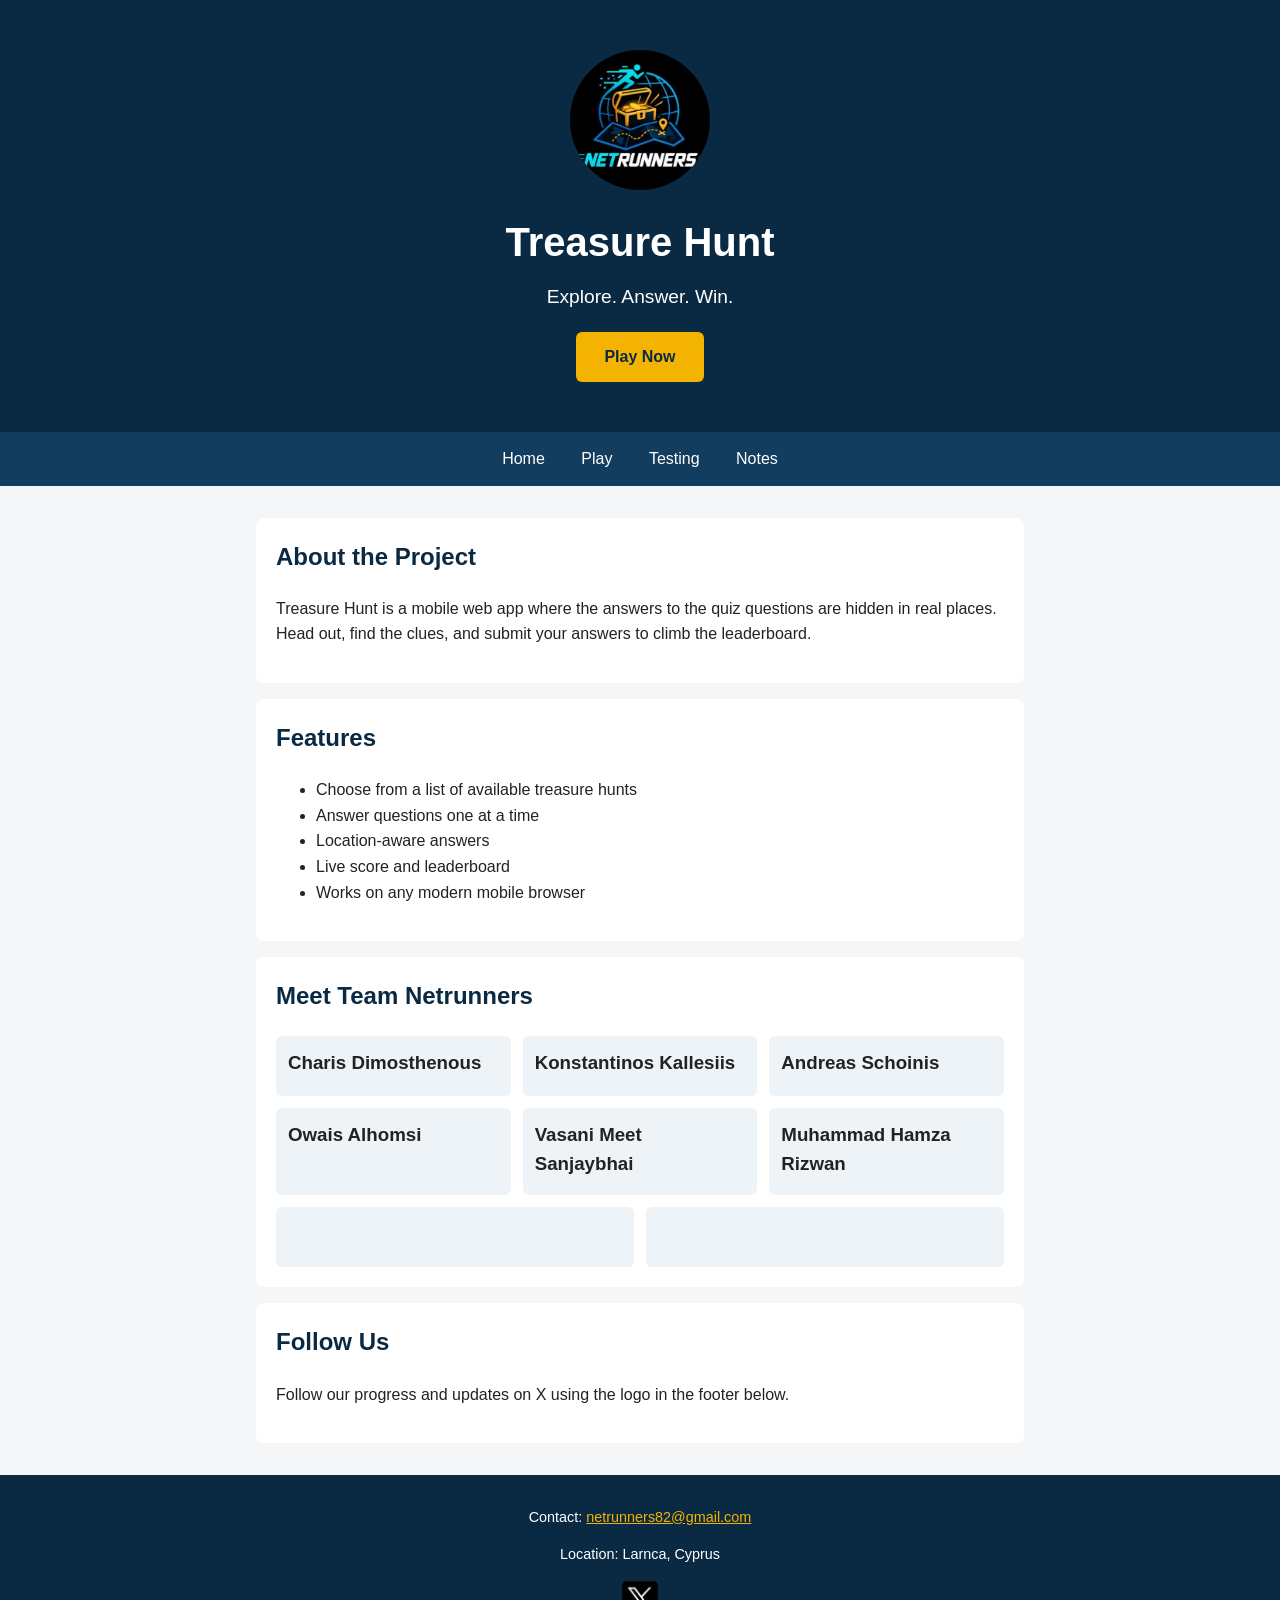
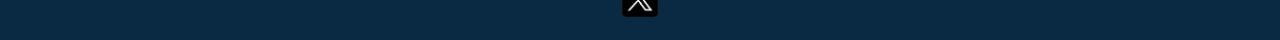
==== index.html @ 717aed5b "Add new members to the team" ====
<!DOCTYPE html>
<html lang="en">
<head>
    <meta charset="UTF-8">
    <title>Treasure Hunt | Team Netrunners</title>
    <link rel="stylesheet" href="style.css">
</head>
<body>

    <header>
        <img class="logo" src="images/logo.png" alt="Netrunners logo">
        <h1>Treasure Hunt</h1>
        <p>Explore. Answer. Win.</p>
        <a class="button" href="app.html">Play Now</a>
    </header>

    <nav>
        <a href="index.html">Home</a>
        <a href="app.html">Play</a>
        <a href="test.html">Testing</a>
        <a href="notes.html">Notes</a>
    </nav>

    <main>
        <section id="about">
            <h2>About the Project</h2>
            <p>
                Treasure Hunt is a mobile web app where the answers to the quiz questions
                are hidden in real places. Head out, find the clues, and submit your answers
                to climb the leaderboard.
            </p>
        </section>

        <section id="features">
            <h2>Features</h2>
            <ul>
                <li>Choose from a list of available treasure hunts</li>
                <li>Answer questions one at a time</li>
                <li>Location-aware answers</li>
                <li>Live score and leaderboard</li>
                <li>Works on any modern mobile browser</li>
            </ul>
        </section>

        <section id="team">
            <h2>Meet Team Netrunners</h2>
            <div class="team">
                <div class="member">
                    <h3>Charis Dimosthenous</h3>
                </div>
                <div class="member">
                    <h3>Konstantinos Kallesiis</h3>
                </div>
                <div class="member">
                    <h3>Andreas Schoinis</h3>    
                </div>
                <div class="member">
                <h3>Owais Alhomsi</h3>
                </div>
                <div class="member">
                <h3>Vasani Meet Sanjaybhai</h3>
                </div>
                <div class="member">
                <h3>Muhammad Hamza Rizwan</h3>
                </div>
                <div class="member">
                </div>
                 <div class="member">
                </div>
            </div>
        </section>

        <section id="marketing">
            <h2>Follow Us</h2>
            <p>Follow our progress and updates on X using the logo in the footer below.</p>
        </section>

    
    </main>

    <footer>
        <p>Contact: <a href="mailto:netrunners82@gmail.com">netrunners82@gmail.com</a></p>
        <p>Location: Larnca, Cyprus</p>

        <div id="linksLogos">
            <a href="https://x.com/netrunners48" target="_blank" rel="noopener"><img src="images/x-logo.png" class="logoImage" alt="Follow Netrunners on X"></a>
        </div>
    </footer>

</body>
</html>
---- style.css ----
* {
    box-sizing: border-box;
}

body {
    margin: 0;
    font-family: Arial, Helvetica, sans-serif;
    line-height: 1.6;
    color: #222;
    background-color: #f4f6f8;
}

header {
    background-color: #0a2a43;
    color: #fff;
    text-align: center;
    padding: 50px 16px;
}

.logo {
    width: 140px;
    height: 140px;
    border-radius: 50%;
    margin-bottom: 12px;
}

header h1 {
    margin: 0 0 8px;
    font-size: 2.5rem;
}

header p {
    margin: 0 0 20px;
    font-size: 1.2rem;
}

.button {
    display: inline-block;
    background-color: #f5b301;
    color: #0a2a43;
    padding: 12px 28px;
    border-radius: 6px;
    text-decoration: none;
    font-weight: bold;
}

.button:hover {
    background-color: #ffd04d;
}

nav {
    background-color: #123d5e;
    text-align: center;
}

nav a {
    display: inline-block;
    color: #fff;
    padding: 14px 16px;
    text-decoration: none;
}

nav a:hover {
    background-color: #0a2a43;
}

main {
    max-width: 800px;
    margin: 0 auto;
    padding: 16px;
}

section {
    background-color: #fff;
    border-radius: 8px;
    padding: 20px;
    margin: 16px 0;
}

section h2 {
    margin-top: 0;
    color: #0a2a43;
}

.team {
    display: flex;
    flex-wrap: wrap;
    gap: 12px;
}

.member {
    flex: 1 1 200px;
    background-color: #eef3f7;
    border-radius: 6px;
    padding: 12px;
    min-height: 60px;
}

.member h3 {
    margin: 0 0 4px;
}

.member p {
    margin: 0;
}

#linksLogos {
    margin-top: 8px;
}

.logoImage {
    width: 36px;
    height: 36px;
    object-fit: contain;
}

footer a {
    color: #f5b301;
}

footer {
    background-color: #0a2a43;
    color: #fff;
    text-align: center;
    padding: 16px;
    font-size: 0.9rem;
}
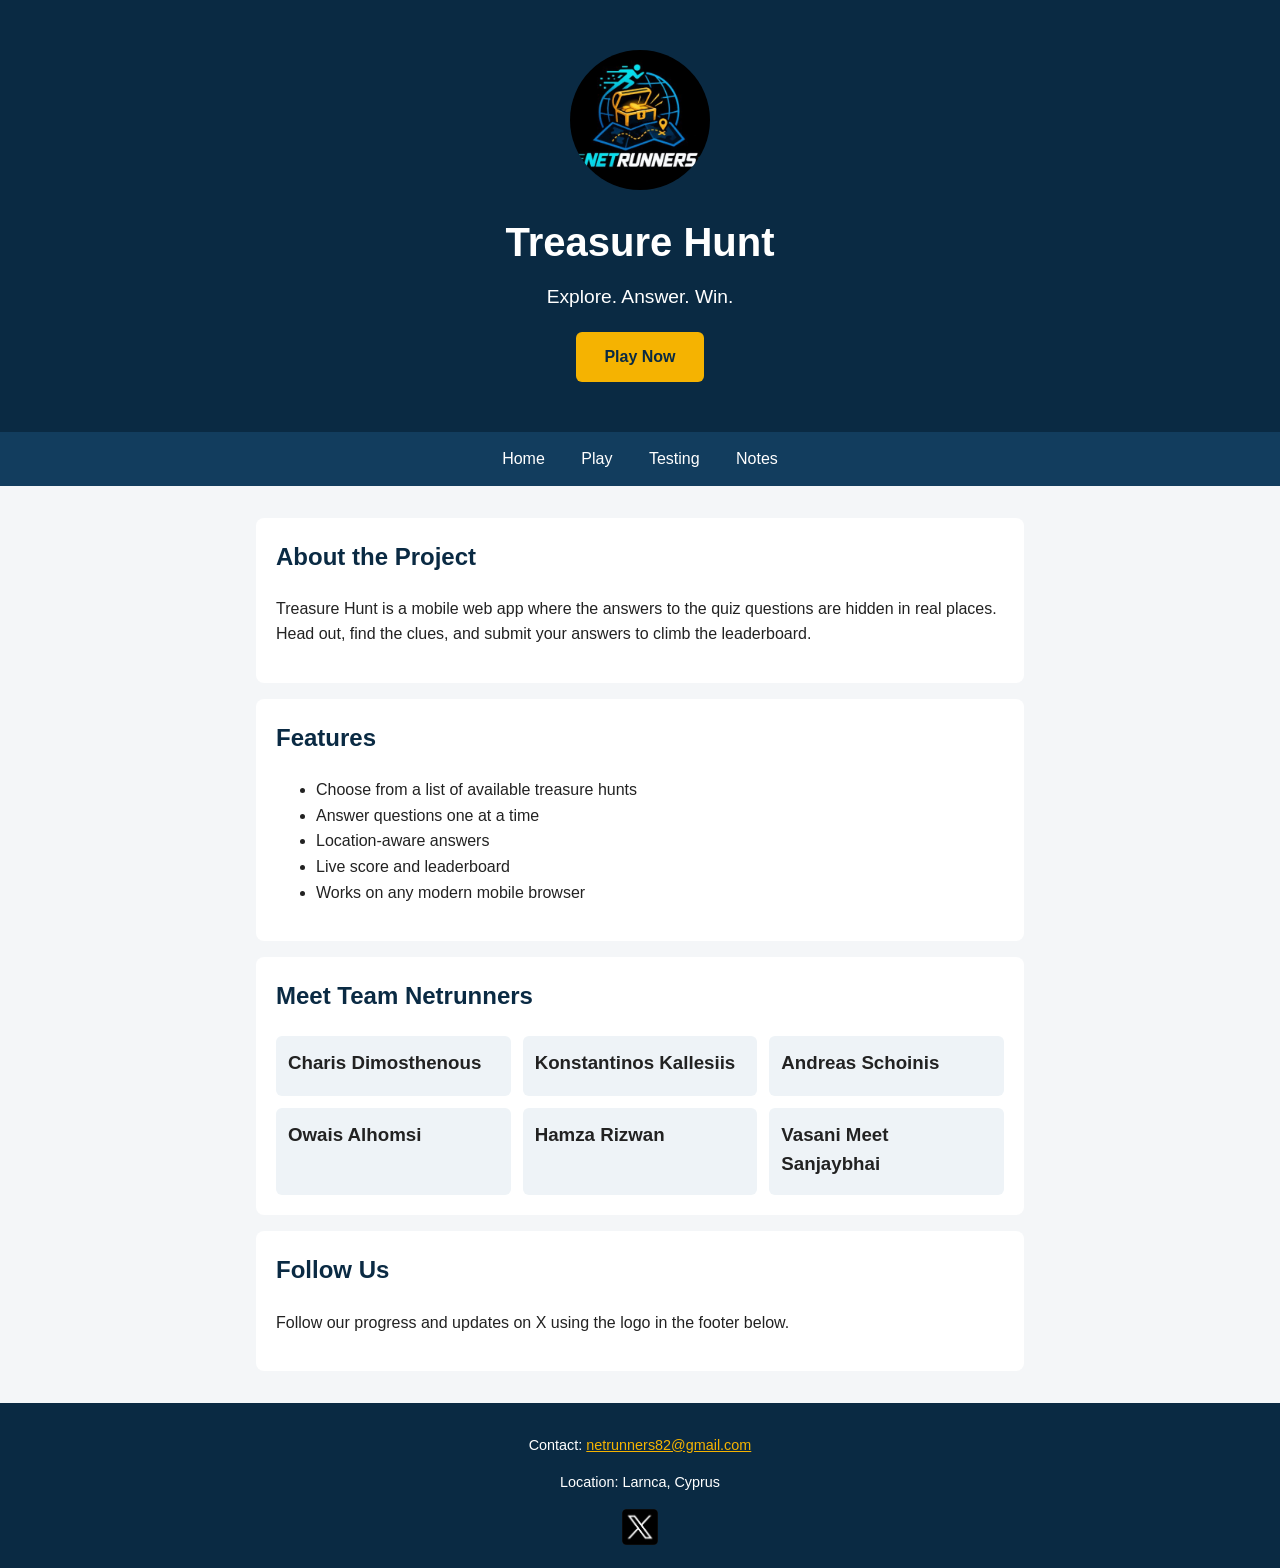
==== commit d9481b41: "Implement player name functionality and Cookies" ====
--- a/index.html
+++ b/index.html
@@ -58,14 +58,10 @@
                 <h3>Owais Alhomsi</h3>
                 </div>
                 <div class="member">
-                <h3>Vasani Meet Sanjaybhai</h3>
+                <h3>Hamza Rizwan</h3>
                 </div>
                 <div class="member">
-                <h3>Muhammad Hamza Rizwan</h3>
-                </div>
-                <div class="member">
-                </div>
-                 <div class="member">
+                <h3>Vasani Meet Sanjaybhai</h3>
                 </div>
             </div>
         </section>
--- a/style.css
+++ b/style.css
@@ -42,6 +42,20 @@
     border-radius: 6px;
     text-decoration: none;
     font-weight: bold;
+}
+
+button.button {
+    border: none;
+    cursor: pointer;
+    font-size: 1rem;
+}
+
+input[type="text"] {
+    padding: 11px;
+    font-size: 1rem;
+    border: 1px solid #999;
+    border-radius: 6px;
+    margin-right: 8px;
 }
 
 .button:hover {
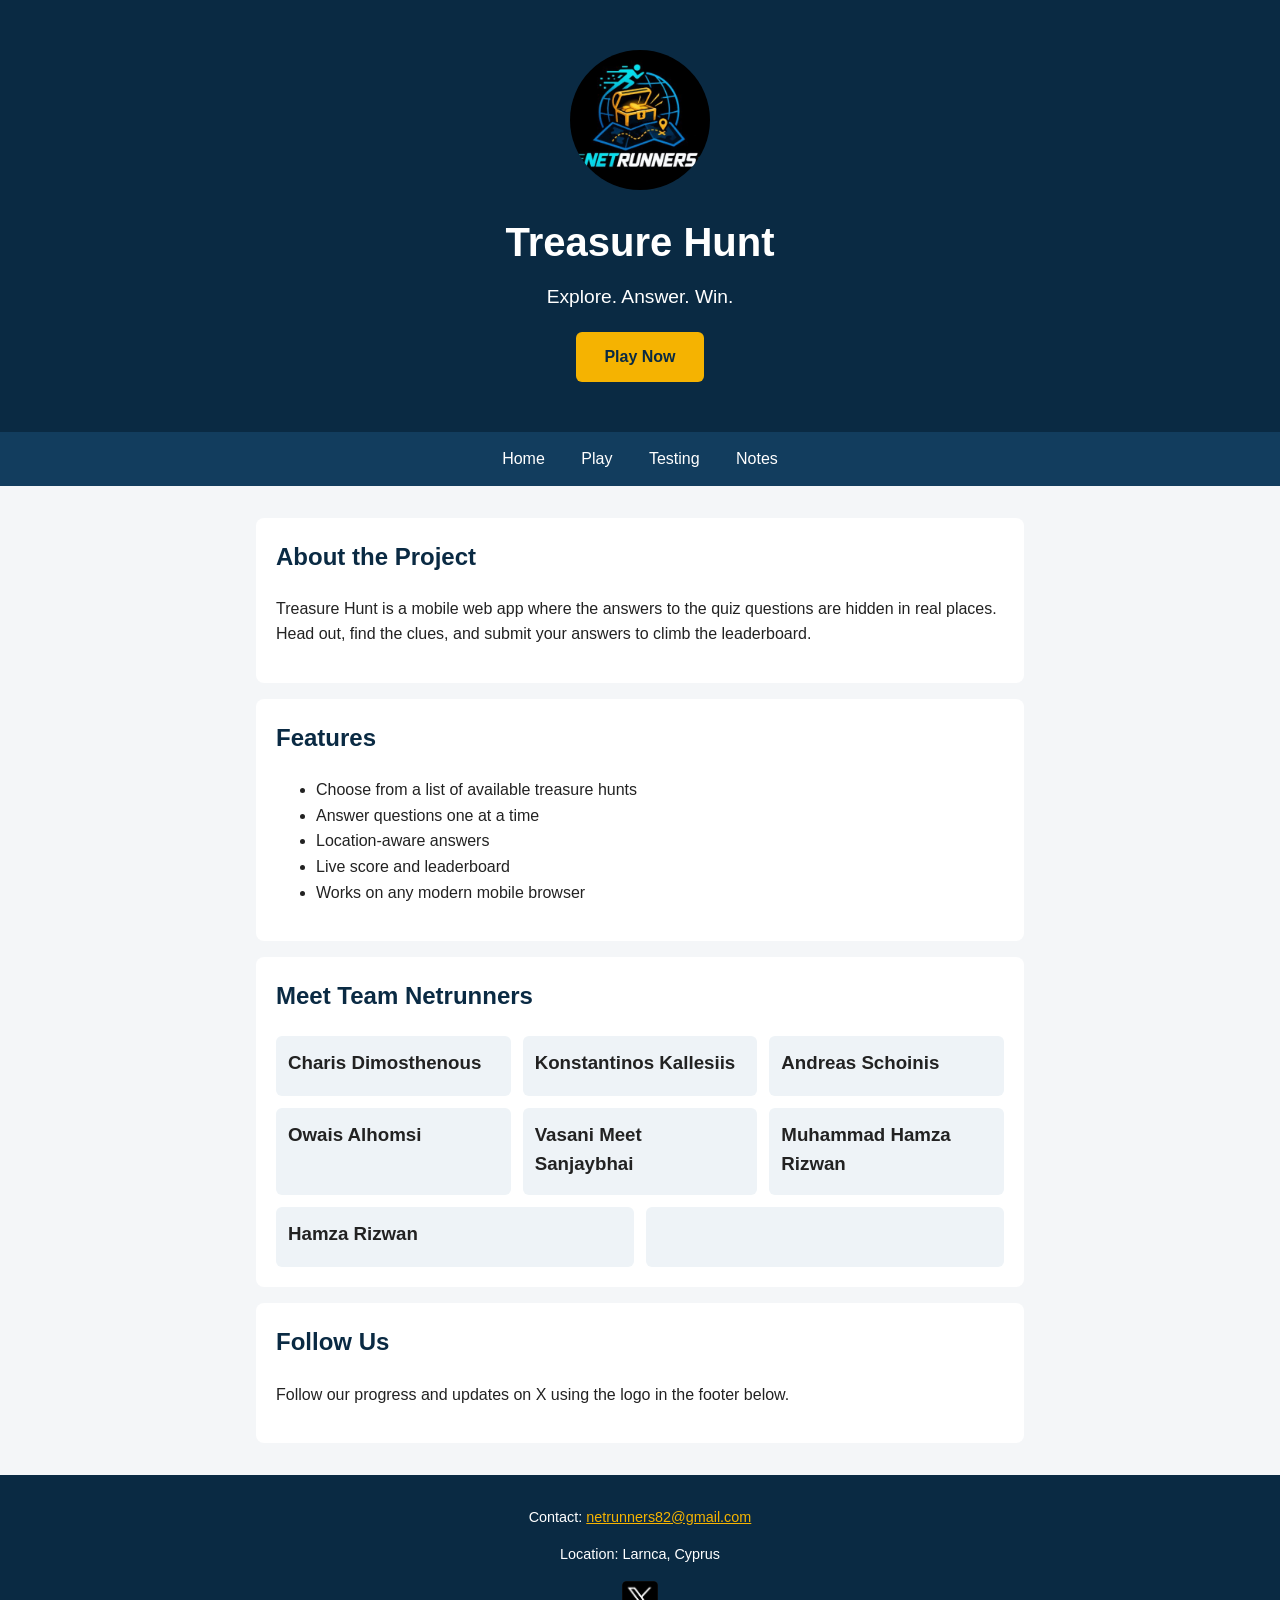
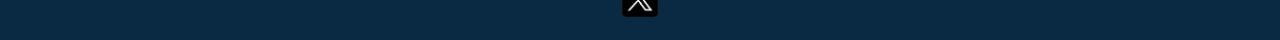
==== commit c24c4627: "Merge branch 'main' of https://github.com/cdimosthenous/Netrunners Resolve index.html conflict (team" ====
--- a/index.html
+++ b/index.html
@@ -58,10 +58,15 @@
                 <h3>Owais Alhomsi</h3>
                 </div>
                 <div class="member">
+                <h3>Vasani Meet Sanjaybhai</h3>
+                </div>
+                <div class="member">
+                <h3>Muhammad Hamza Rizwan</h3>
+                </div>
+                <div class="member">
                 <h3>Hamza Rizwan</h3>
                 </div>
                 <div class="member">
-                <h3>Vasani Meet Sanjaybhai</h3>
                 </div>
             </div>
         </section>
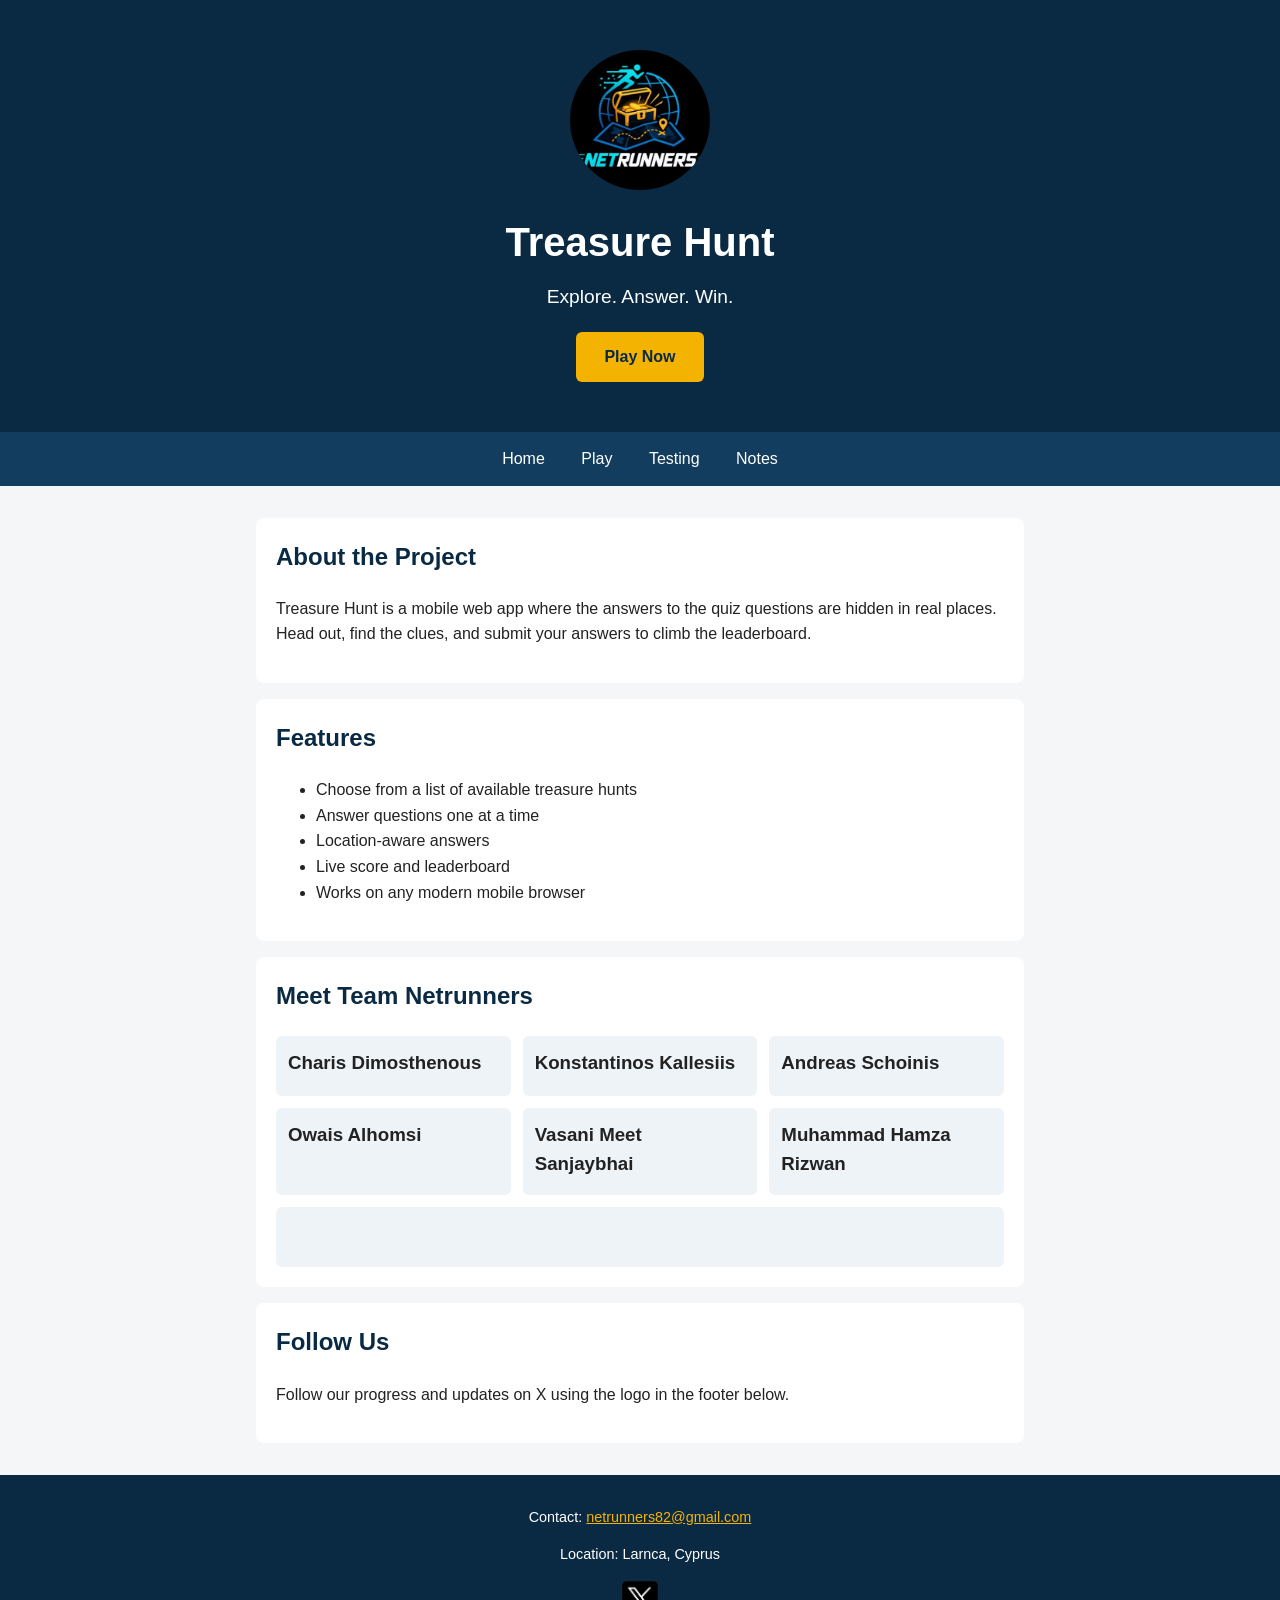
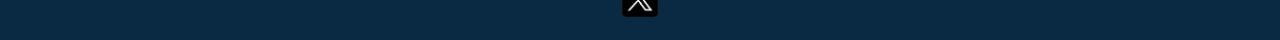
==== commit b201a686: "Remove duplicate team member entry Co-Authored-By: Claude Sonnet 5.5 <noreply@anthropic.com>" ====
--- a/index.html
+++ b/index.html
@@ -64,9 +64,6 @@
                 <h3>Muhammad Hamza Rizwan</h3>
                 </div>
                 <div class="member">
-                <h3>Hamza Rizwan</h3>
-                </div>
-                <div class="member">
                 </div>
             </div>
         </section>
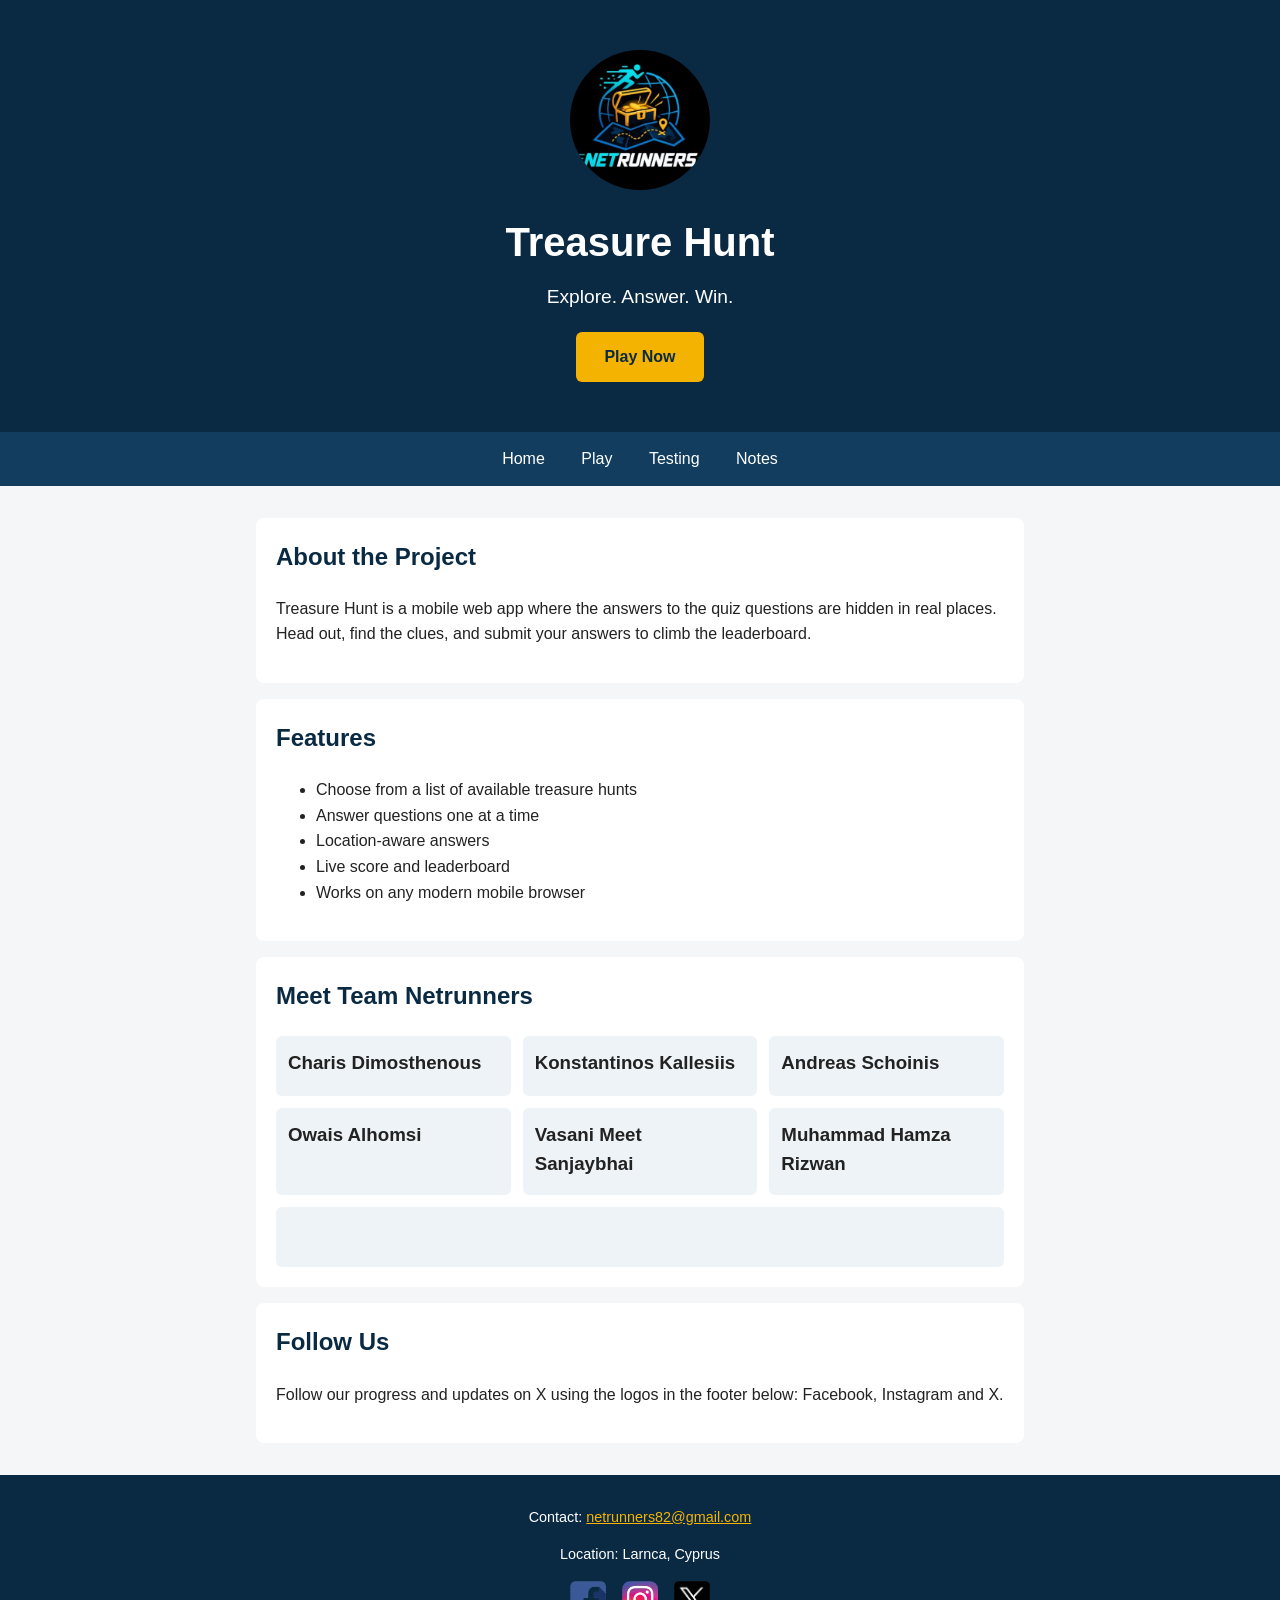
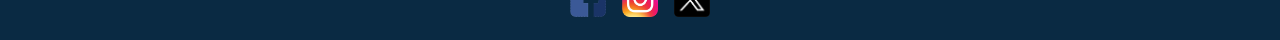
==== commit cf1685ff: "Add social media pages in page footer" ====
--- a/index.html
+++ b/index.html
@@ -4,6 +4,7 @@
     <meta charset="UTF-8">
     <title>Treasure Hunt | Team Netrunners</title>
     <link rel="stylesheet" href="style.css">
+    <link rel="icon" type="image/png" href="images/logo.png">
 </head>
 <body>
 
@@ -70,7 +71,7 @@
 
         <section id="marketing">
             <h2>Follow Us</h2>
-            <p>Follow our progress and updates on X using the logo in the footer below.</p>
+            <p>Follow our progress and updates on X using the logos in the footer below: Facebook, Instagram and X.</p>
         </section>
 
     
@@ -81,6 +82,8 @@
         <p>Location: Larnca, Cyprus</p>
 
         <div id="linksLogos">
+            <a href="https://www.facebook.com/profile.php?id=61596396750370" target="_blank" rel="noopener"><img src="images/facebook-logo.png" class="logoImage" alt="Follow Netrunners on Facebook"></a>
+            <a href="https://www.instagram.com/netrunners823/" target="_blank" rel="noopener"><img src="images/instagram-logo.png" class="logoImage" alt="Follow Netrunners on Instagram"></a>
             <a href="https://x.com/netrunners48" target="_blank" rel="noopener"><img src="images/x-logo.png" class="logoImage" alt="Follow Netrunners on X"></a>
         </div>
     </footer>
--- a/style.css
+++ b/style.css
@@ -126,6 +126,7 @@
     width: 36px;
     height: 36px;
     object-fit: contain;
+    margin: 0 6px;
 }
 
 footer a {
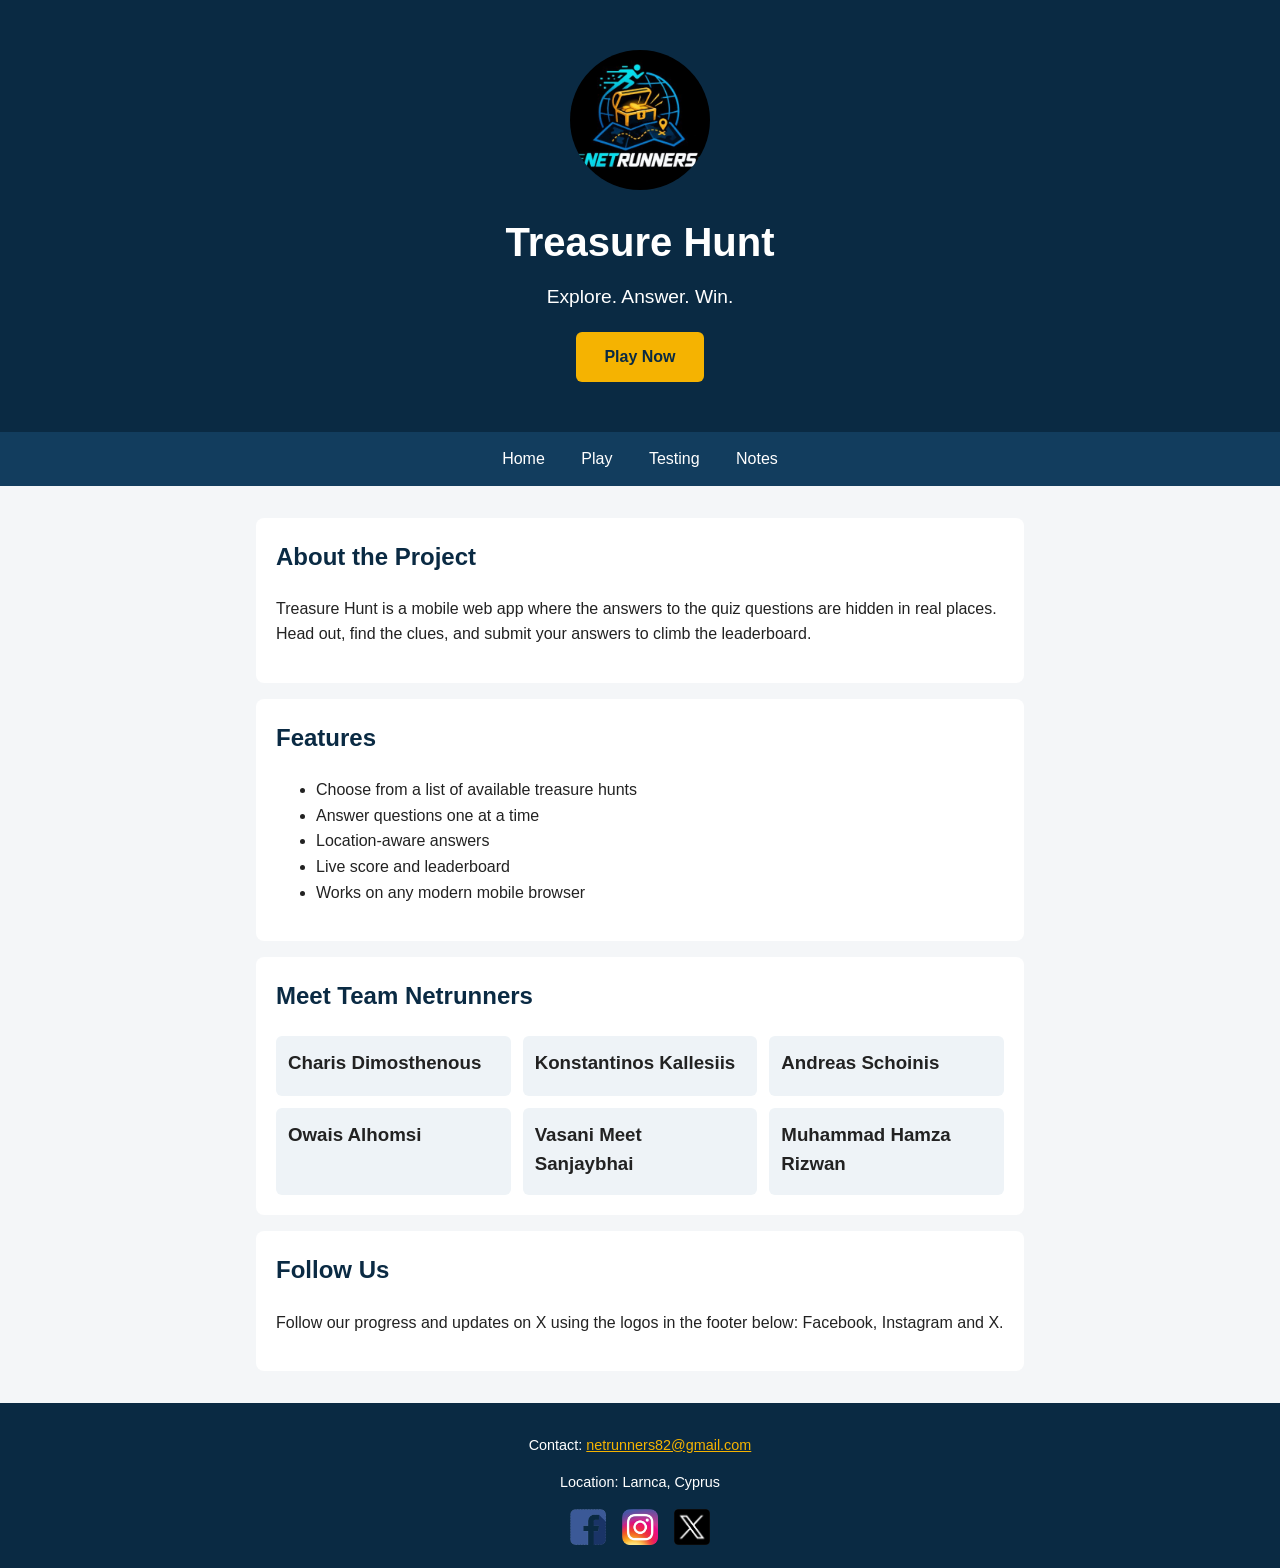
==== commit 4aa550fd: "Comment out empty member div Comment out an empty member div in index.html" ====
--- a/index.html
+++ b/index.html
@@ -64,8 +64,8 @@
                 <div class="member">
                 <h3>Muhammad Hamza Rizwan</h3>
                 </div>
-                <div class="member">
-                </div>
+                <!-- <div class="member">
+                </div> -->
             </div>
         </section>
 
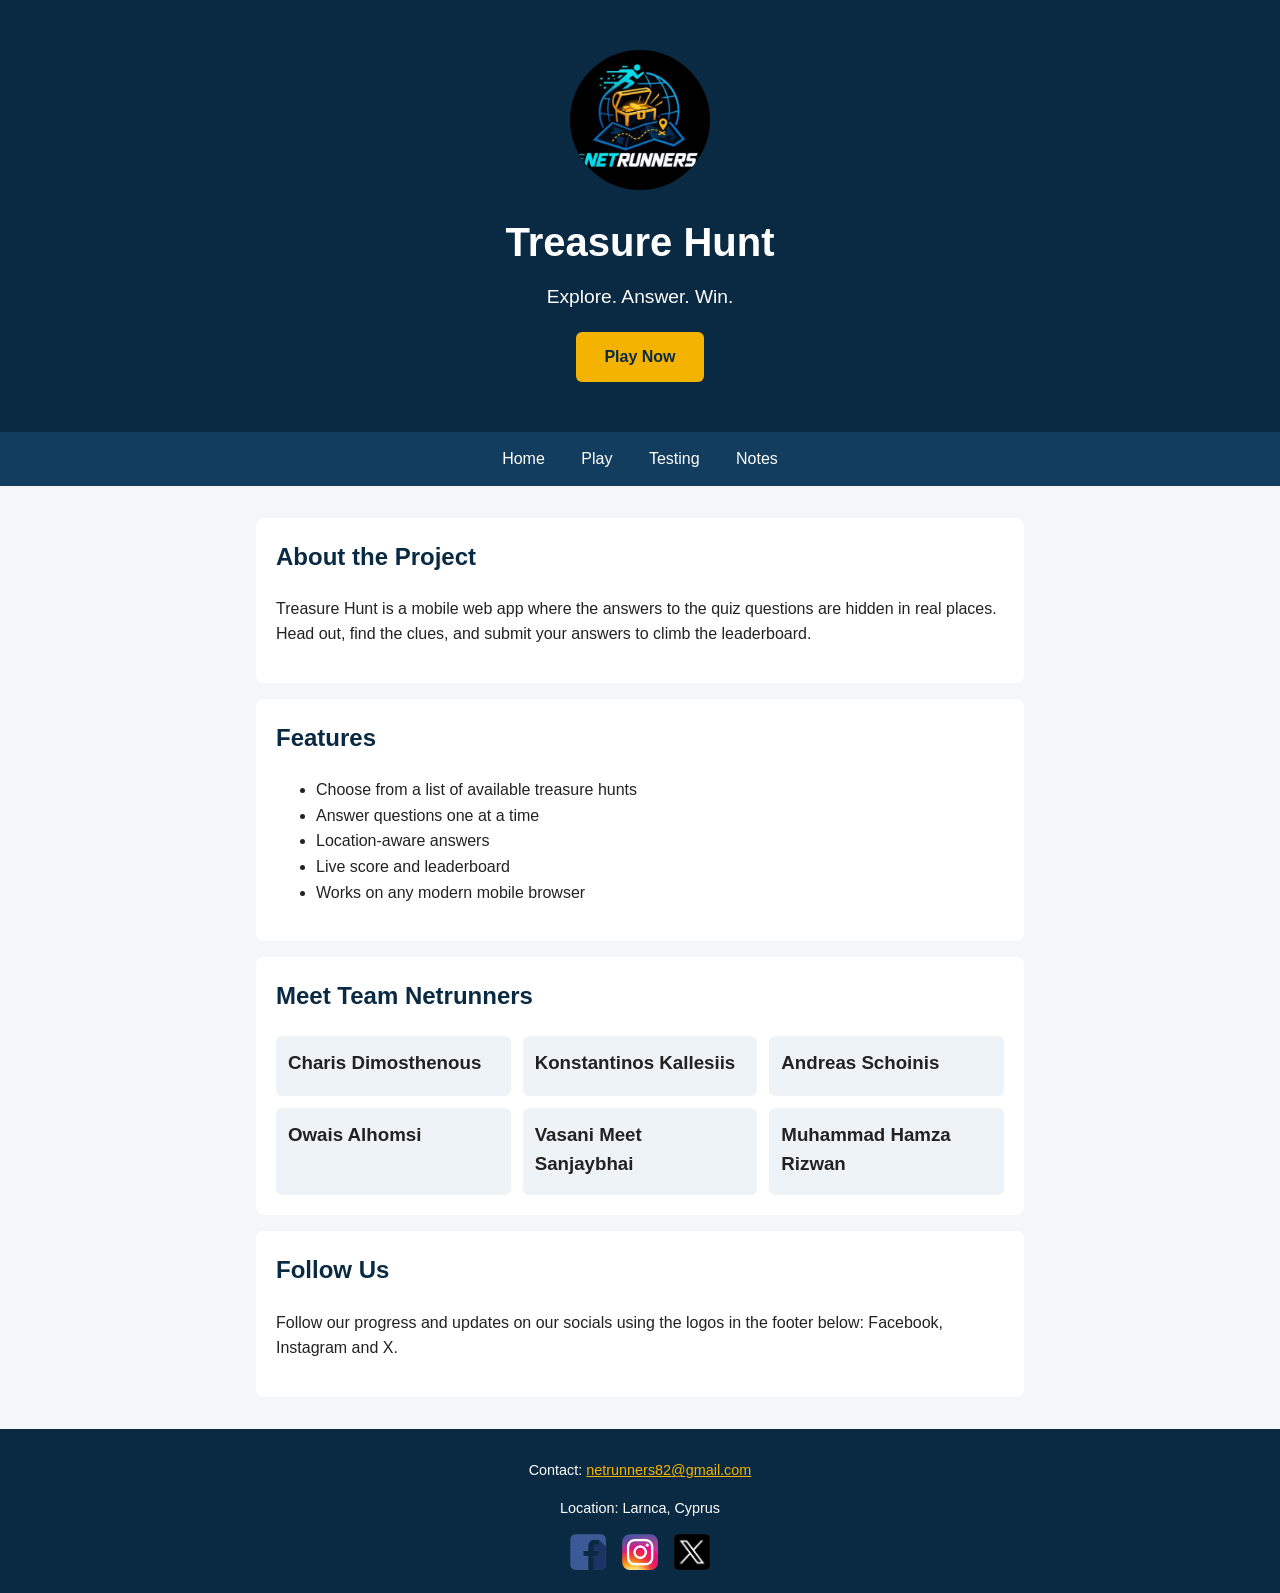
==== commit 37ac5258: "small text update on Follow Us section" ====
--- a/index.html
+++ b/index.html
@@ -71,7 +71,7 @@
 
         <section id="marketing">
             <h2>Follow Us</h2>
-            <p>Follow our progress and updates on X using the logos in the footer below: Facebook, Instagram and X.</p>
+            <p>Follow our progress and updates on our socials using the logos in the footer below: Facebook, Instagram and X.</p>
         </section>
 
     
--- a/style.css
+++ b/style.css
@@ -24,6 +24,31 @@
     margin-bottom: 12px;
 }
 
+/* Inner pages: logo in one corner, title text in the other */
+.page-header {
+    display: flex;
+    flex-direction: row-reverse; /* logo (first in HTML) goes to the right */
+    justify-content: space-between;
+    align-items: center;
+    text-align: left;
+    padding: 16px 24px;
+}
+
+.page-header .logo {
+    width: 80px;
+    height: 80px;
+    margin-bottom: 0;
+}
+
+.page-header h1 {
+    font-size: 2rem;
+    margin: 0;
+}
+
+.page-header p {
+    margin: 0;
+}
+
 header h1 {
     margin: 0 0 8px;
     font-size: 2.5rem;
@@ -116,6 +141,36 @@
 
 .member p {
     margin: 0;
+}
+
+/* Treasure hunt list: each hunt is a card with a Play now button */
+#challengesList {
+    list-style: none;
+    padding: 0;
+    margin: 0;
+}
+
+#challengesList li {
+    display: flex;
+    justify-content: space-between;
+    align-items: center;
+    gap: 12px;
+    background-color: #eef3f7;
+    border-left: 6px solid #f5b301;
+    border-radius: 6px;
+    padding: 12px 16px;
+    margin-bottom: 12px;
+    font-weight: bold;
+    color: #0a2a43;
+}
+
+#challengesList li:hover {
+    background-color: #e1eaf1;
+}
+
+#challengesList .button {
+    padding: 8px 20px;
+    white-space: nowrap;
 }
 
 #linksLogos {
@@ -140,3 +195,17 @@
     padding: 16px;
     font-size: 0.9rem;
 }
+
+#hintButton {
+    margin-top: 10px;
+    margin-bottom: 10px;
+}
+
+#hint {
+    background-color: yellow;
+    padding: 10px;
+    box-shadow: 7px 7px 10px black;
+    border-radius: 5px 15px 5px 15px;
+    opacity: 0.5;
+    display: inline-block;
+}
